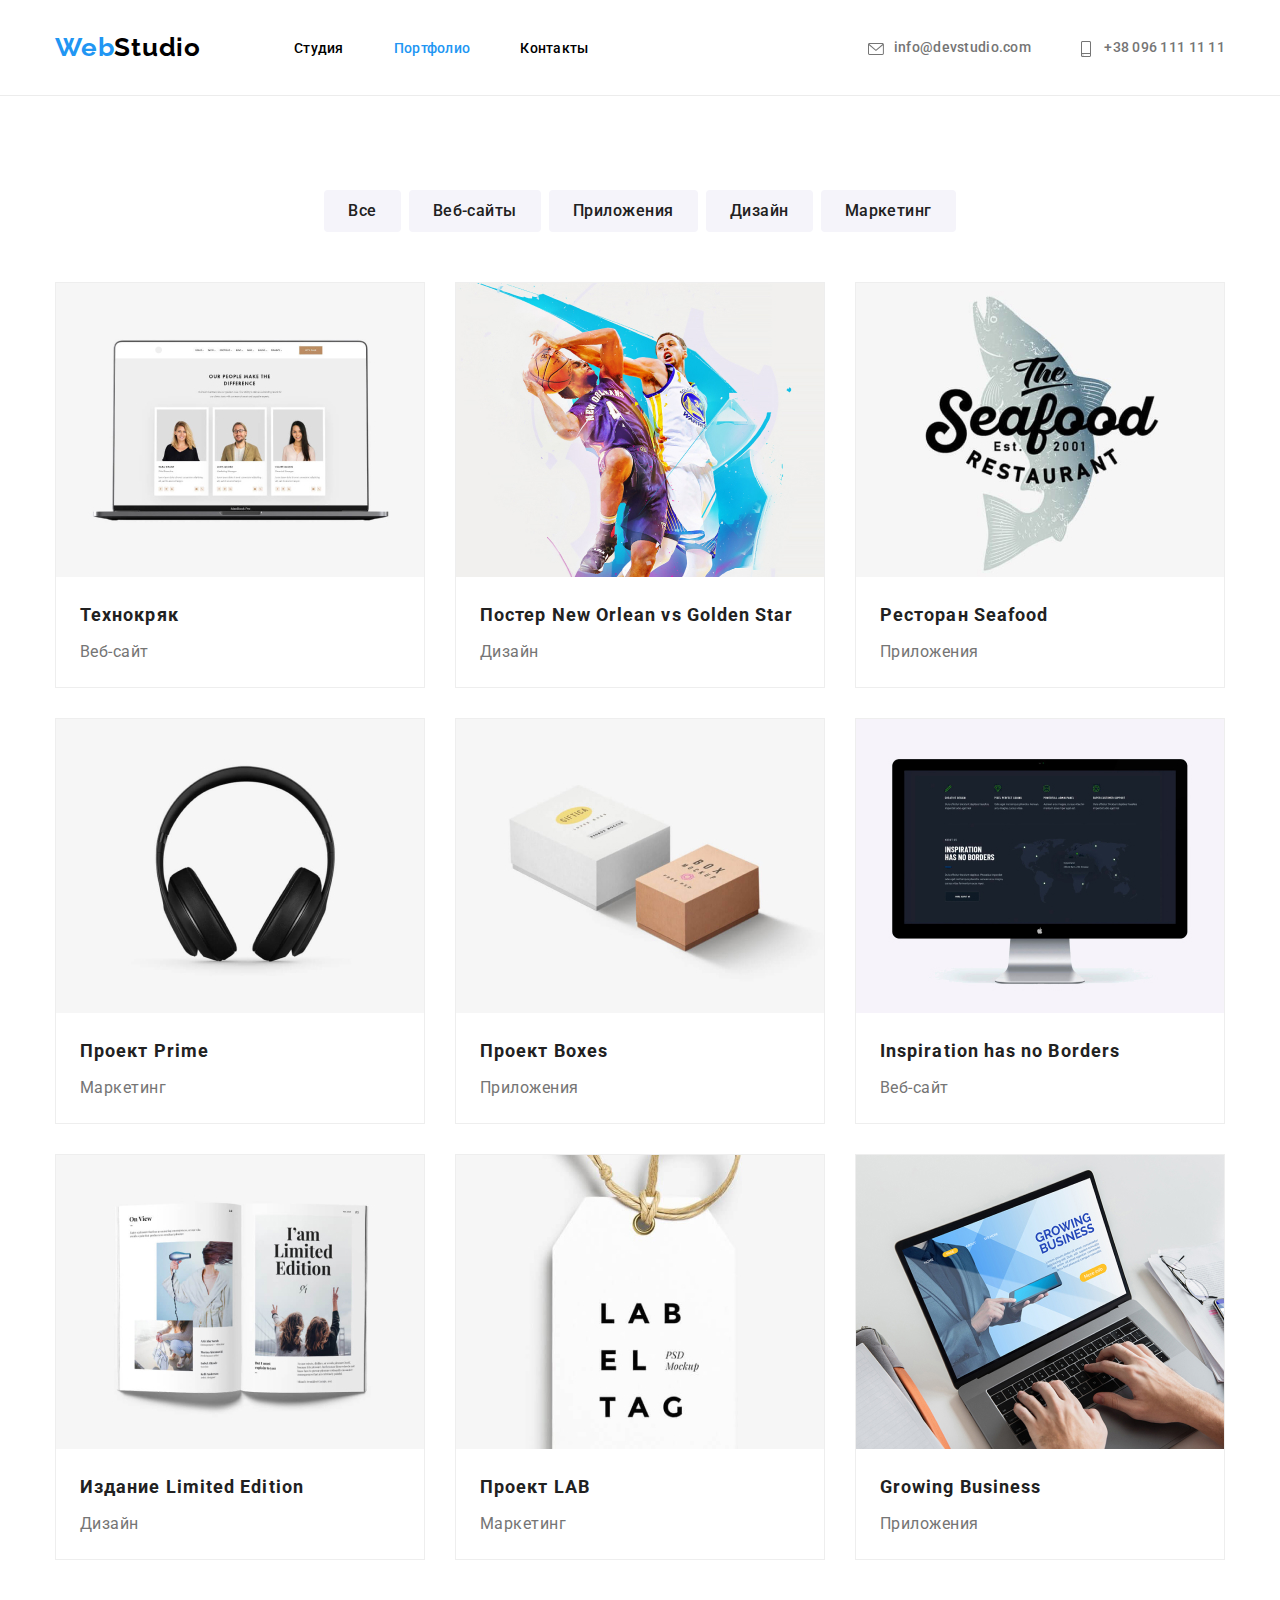
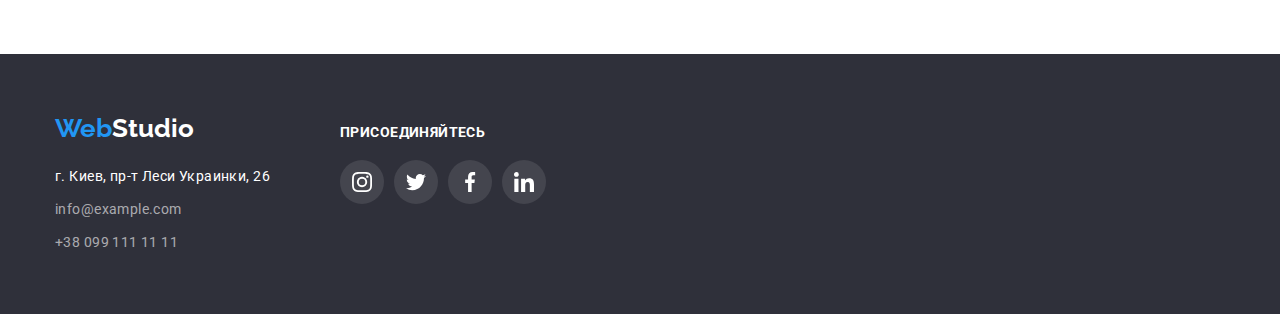
==== portfolio.html @ cab6c98b "commit" ====
<!DOCTYPE html>
<html lang="en">
<head>
    <meta charset="UTF-8">
    <meta name="viewport" content="width=device-width, initial-scale=1.0">
    <link rel="preconnect" href="https://fonts.gstatic.com">
    <link href="https://fonts.googleapis.com/css2?family=Raleway:wght@700&family=Roboto:wght@400;500;700;900&display=swap" rel="stylesheet" />
    <link rel="stylesheet" href="https://cdnjs.cloudflare.com/ajax/libs/modern-normalize/1.0.0/modern-normalize.min.css" />
    <link rel="stylesheet" href="./css/styles.css">
    <title>WebStudio</title>
</head>
<body>
    <header>
        <div class="container site-nav">
            <nav>
                <a class="upper-logo" href="/"><span class="web">Web</span>Studio</a>
                <ul class="main-nav">
                    <li class="item"><a href="./index.html" class="link">Студия</a></li>
                    <li class="item"><a href="./portfolio.html" class="link current">Портфолио</a></li>
                    <li class="item"><a href="" class="link">Контакты</a></li>
                </ul>
            </nav>
            <ul class="contacts">
                <li><a href="mailto:info@devstudio.com">
                        <svg class="link-icon icon-envelope">
                            <use href="./images/icons/symbol-defs.svg#icon-envelope"></use>
                        </svg>info@devstudio.com</a>
                </li>
                <li><a href="tel:+380961111111">
                        <svg class="link-icon icon-smartphone">
                            <use href="./images/icons/symbol-defs.svg#icon-smartphone"></use>
                        </svg>
                        +38 096 111 11 11</a>
                </li>
            </ul>
        </div>
    </header>
    <main>
        <section class="portfolio-main">
            <div class="container">
                <ul class="categories">
                    <li class="categories-nav"><button class="portfolio-nav" type="submit">Все</button></li>
                    <li class="categories-nav"><button class="portfolio-nav" type="submit">Веб-сайты</button></li>
                    <li class="categories-nav"><button class="portfolio-nav" type="submit">Приложения</button></li>
                    <li class="categories-nav"><button class="portfolio-nav" type="submit">Дизайн</button></li>
                    <li class="categories-nav"><button class="portfolio-nav" type="submit">Маркетинг</button></li>
                </ul>
                <ul class="our-work">
                    <li class="work">
                        <a href="">
                            <div class="img-card">
                                <img src="./images/imgport1.jpg" alt="Технокряк" width="370" height="294">
                                <p class="img-text">Технокряк это современная площадка распространения коронавируса. Компании используют эту платформу для цифрового шпионажа и атак на защищённые сервера конкурентов.</p>
                            </div>
                            <div class="description">
                                <h3>Технокряк</h3>
                                <p>Веб-сайт</p>
                            </div>
                        </a>
                    </li>
                    <li class="work">
                        <a href="">
                            <div class="img-card">
                                <img src="./images/imgport2.jpg" alt="Постер New Orlean vs Golden Star" width="370" height="294">
                                <p class="img-text">Технокряк это современная площадка распространения коронавируса. Компании используют эту платформу для цифрового шпионажа и атак на защищённые сервера конкурентов.</p>
                            </div>
                            <div class="description">
                                <h3>Постер New Orlean vs Golden Star</h3>
                                <p>Дизайн</p>
                            </div>
                        </a>
                    </li>
                    <li class="work">
                        <a href="">
                            <div class="img-card">
                                <img src="./images/imgport3.jpg" alt="Ресторан Seafood" width="370" height="294">
                                <p class="img-text">Технокряк это современная площадка распространения коронавируса. Компании используют эту платформу
                                для цифрового шпионажа и атак на защищённые сервера конкурентов.</p>
                            </div>
                            <div class="description">
                                <h3>Ресторан Seafood</h3>
                                <p>Приложения</p>
                            </div>
                        </a>
                    </li>
                    <li class="work">
                        <a href="">
                            <div class="img-card">
                                <img src="./images/imgport4.jpg" alt="Проект Prime" width="370" height="294">
                                <p class="img-text">Технокряк это современная площадка распространения коронавируса. Компании используют эту платформу
                                для цифрового шпионажа и атак на защищённые сервера конкурентов.</p>
                            </div>
                            <div class="description">
                                <h3>Проект Prime</h3>
                                <p>Маркетинг</p>
                            </div>
                        </a>
                    </li>
                    <li class="work">
                        <a href="">
                            <div class="img-card">
                                <img src="./images/imgport5.jpg" alt="Проект Boxes" width="370" height="294">
                                <p class="img-text">Технокряк это современная площадка распространения коронавируса. Компании используют эту платформу
                                для цифрового шпионажа и атак на защищённые сервера конкурентов.</p>
                            </div>
                            <div class="description">
                                <h3>Проект Boxes</h3>
                                <p>Приложения</p>
                            </div>
                        </a>
                    </li>
                    <li class="work">
                        <a href="">
                            <div class="img-card">
                                <img src="./images/imgport6.jpg" alt="Inspiration has no Borders" width="370" height="294">
                                <p class="img-text">Технокряк это современная площадка распространения коронавируса. Компании используют эту платформу
                                для цифрового шпионажа и атак на защищённые сервера конкурентов.</p>
                            </div>
                            <div class="description">
                                <h3>Inspiration has no Borders</h3>
                                <p>Веб-сайт</p>
                            </div>
                        </a>
                    </li>
                    <li class="work">
                        <a href="">
                            <div class="img-card">
                                <img src="./images/imgport7.jpg" alt="Издание Limited Edition" width="370" height="294">
                                <p class="img-text">Технокряк это современная площадка распространения коронавируса. Компании используют эту платформу
                                для цифрового шпионажа и атак на защищённые сервера конкурентов.</p>
                            </div>
                            <div class="description">
                                <h3>Издание Limited Edition</h3>
                                <p>Дизайн</p>
                            </div>
                        </a>
                    </li>
                    <li class="work">
                        <a href="">
                            <div class="img-card">
                            <img src="./images/imgport8.jpg" alt="Проект LAB" width="370" height="294">
                            <p class="img-text">Технокряк это современная площадка распространения коронавируса. Компании используют эту платформу для цифрового шпионажа и атак на защищённые сервера конкурентов.</p>
                            </div>
                            <div class="description">
                                <h3>Проект LAB</h3>
                                <p>Маркетинг</p>
                            </div>
                        </a>
                    </li>
                    <li class="work">
                        <a href="">
                            <div class="img-card">
                                <img src="./images/imgport9.jpg" alt="Growing Business" width="370" height="294">
                                <p class="img-text">Технокряк это современная площадка распространения коронавируса. Компании используют эту платформу
                                для цифрового шпионажа и атак на защищённые сервера конкурентов.</p>
                            </div>
                            <div class="description">
                                <h3>Growing Business</h3>
                                <p>Приложения</p>
                            </div>
                        </a>
                    </li>
                </ul>
            </div>
        </section>
    </main>
<footer>
    <div class="container footer">
        <div class="footer-contacts">
            <a class="lower-logo" href="/"><span class="web">Web</span>Studio</a>
            <address>
                <ul class="footer-nav">
                    <li><a href="#" class="map">г. Киев, пр-т Леси Украинки, 26</a></li>
                    <li><a href="mailto:info@example.com">info@example.com</a></li>
                    <li><a href="tel:+380991111111">+38 099 111 11 11</a></li>
                </ul>
            </address>
        </div>
        <div class="footer-socials">
            <b class="join">присоединяйтесь</b>
            <ul class="socials list">
                <li class="social-item footer">
                    <a class="social-link footer" href="#">
                        <svg class="social-icon">
                            <use href="./images/icons/symbol-defs.svg#icon-instagram"></use>
                        </svg>
                    </a>
                </li>
                <li class="social-item footer">
                    <a class="social-link footer" href="#">
                        <svg class="social-icon">
                            <use href="./images/icons/symbol-defs.svg#icon-twitter"></use>
                        </svg>
                    </a>
                </li>
                <li class="social-item footer">
                    <a class="social-link footer" href="#">
                        <svg class="social-icon">
                            <use href="./images/icons/symbol-defs.svg#icon-facebook"></use>
                        </svg>
                    </a>
                </li>
                <li class="social-item footer">
                    <a class="social-link footer" href="#">
                        <svg class="social-icon">
                            <use href="./images/icons/symbol-defs.svg#icon-linkedin"></use>
                        </svg>
                    </a>
                </li>
            </ul>
        </div>
    </div>
</footer>
<div class="notranslate" style="position: absolute; top: 0; right:0;" id="vd-root-d19608294"></div>
</body>
</html>
---- css/styles.css ----
:root {
  --primary-text-color: #757575;
  --title-text-color: #000000;
  --accent-text-color: #2196f3;
  --primary-white-color: #ffffff;
  --shadow-box-color: rgba(0, 0, 0, 0.15);
  --primery-heading-color: #212121;
  --main-bg-color: #f5f4fa;
  --dark-bg-color: #2f303a;
  --footer-nav-color: rgba(255, 255, 255, 0.6);
  --main-icons-color: #afb1b8;
  --border-color-elements: #eeeeee;
  --timing-function: 250ms cubic-bezier(0.4, 0, 0.2, 1);
}

*,
*::before,
*::after {
  box-sizing: border-box;
}

ul {
  list-style: none;
  margin: 0;
  padding: 0;
}

a {
  text-decoration: none;
}

h1,
h2,
h3,
h4,
h5,
h6,
p {
  margin: 0;
  padding: 0;
}

body {
  font-family: Roboto, sans-serif;
}

.container {
  width: 1200px;
  margin-left: auto;
  margin-right: auto;
  padding-left: 15px;
  padding-right: 15px;
}

/*header*/
header {
  border-bottom: 1px solid #ececec;
}

.site-nav {
  display: flex;
  align-items: center;
}

.upper-logo {
  display: inline-block;
  padding-top: 32px;
  padding-bottom: 32px;
  margin-right: 93px;

  color: var(--title-text-color);
  font-family: Raleway, sans-serif;
  font-weight: 700;
  font-size: 26px;
  line-height: 31px;
  letter-spacing: 0.03em;
}

.web {
  color: var(--accent-text-color);
}

nav {
  display: flex;
}

.main-nav {
  display: flex;
  align-items: center;
}

.main-nav .item:not(:last-child) {
  margin-right: 50px;
}

.main-nav a {
  padding: 32px 0;
  display: block;
  color: var(--title-text-color);
  font-weight: 500;
  font-size: 14px;
  line-height: 16px;
  letter-spacing: 0.02em;
}

.main-nav a:hover,
.main-nav a:focus {
  color: var(--accent-text-color);
}

.contacts {
  display: flex;
  margin-left: auto;
}

.contacts :not(:last-child) {
  margin-right: 50px;
}

.contacts a {
  color: var(--primary-text-color);
  font-weight: 500;
  font-size: 14px;
  line-height: 16px;
  letter-spacing: 0.02em;
}

.contacts a:hover,
.contacts a:focus {
  color: var(--accent-text-color);
}

.main-nav .link.current {
  color: var(--accent-text-color);
}

.link-icon {
  fill: currentColor;
  vertical-align: middle;
}

.icon-envelope {
  width: 16px;
  height: 12px;
  margin-right: 10px;
}

.icon-smartphone {
  width: 10px;
  height: 16px;
  margin-right: 10px;
}

/*header*/

/*main*/

/*Секция герой*/

.title {
  max-width: 1600px;
  height: 600px;
  margin-left: auto;
  margin-right: auto;
  background-color: var(--dark-bg-color);
  background-image: linear-gradient(
      to right,
      rgba(47, 48, 58, 0.4),
      rgba(47, 48, 58, 0.4)
    ),
    url(../images/heroimg.jpg);
  background-repeat: no-repeat;
  background-position: center;
  background-size: cover;
  text-align: center;
  padding: 200px 0;
  align-content: center;
}

.hero {
  text-align: center;
  margin: 0;
  margin-bottom: 30px;
  font-weight: 900;
  font-size: 44px;
  line-height: 60px;
  letter-spacing: 0.06em;
  text-transform: uppercase;
  color: var(--primary-white-color);
}

.order {
  display: inline-block;
  border-radius: 4px;
  padding: 11px 34px;
  min-width: 200px;

  font-weight: 700;
  font-size: 16px;
  line-height: 30px;
  align-items: center;
  text-align: center;
  letter-spacing: 0.06em;
  color: var(--primary-white-color);

  background: var(--accent-text-color);
  box-shadow: 0px 4px 4px var(--shadow-box-color);
}

/* Секция преимущества*/

.feauture-item {
  padding: 94px 0;
}

.feauture {
  display: flex;
}

.qualities {
  width: 270px;
}

.qualities h3 {
  margin-bottom: 10px;
}

.qualities:not(:last-child) {
  margin-right: 30px;
}
.qualities::before {
  display: block;
  content: "";
  height: 120px;
  background-color: var(--main-bg-color);
  background-size: 70px 70px;
  background-repeat: no-repeat;
  background-position: center;
  margin-bottom: 30px;
}

.antenna::before {
  background-image: url(../images/icons/antenna.svg);
}

.clock::before {
  background-image: url(../images/icons/clock.svg);
}

.diagram::before {
  background-image: url(../images/icons/diagram.svg);
}

.astronaut::before {
  background-image: url(../images/icons/astronaut.svg);
}

.feauture h3 {
  font-weight: 700;
  font-size: 14px;
  line-height: 16px;
  letter-spacing: 0.03em;
  text-transform: uppercase;
  color: var(--primery-heading-color);
}

.feauture p {
  font-weight: 400;
  font-size: 14px;
  line-height: 24px;
  letter-spacing: 0.03em;
  color: var(--primary-text-color);
}

.about {
  margin-bottom: 50px;
  font-weight: 700;
  font-size: 36px;
  line-height: 42px;
  text-align: center;
  letter-spacing: 0.03em;
  color: var(--primery-heading-color);
}

/*Секция про нас*/

.about-item {
  padding-bottom: 94px;
}

.pictures {
  display: flex;
}

.pictures li {
  width: 370px;
}

.pictures li:not(:last-child) {
  margin-right: 30px;
}

.pictures img {
  display: block;
}
.product {
  position: relative;
}

.action-text {
  position: absolute;
  bottom: 0;
  left: 0;
  width: 370px;
  height: 70px;
  color: var(--main-bg-color);
  background-color: rgba(47, 48, 58, 0.8);
  display: flex;
  justify-content: center;
  align-items: center;
  font-weight: 700;
  font-size: 14px;
  line-height: 16px;
  text-align: center;
  letter-spacing: 0.03em;
  text-transform: uppercase;
}

/*Секция наша команда*/

.team {
  padding: 94px 0;
  font-weight: 500;
  font-size: 16px;
  line-height: 19px;
  text-align: center;
  letter-spacing: 0.03em;

  background-color: var(--main-bg-color);
  font-size: 16px;
}

.team h2 {
  margin: 0 0 50px 0;
  font-weight: 700;
  font-size: 36px;
  line-height: 42px;
  text-align: center;
  letter-spacing: 0.03em;
}

.team h3 {
  margin-bottom: 10px;
  font-size: 16px;
}

.team p {
  margin-bottom: 16px;
  font-weight: 400;
  font-size: 16px;
  line-height: 19px;
  text-align: center;
  letter-spacing: 0.03em;
  color: var(--primary-text-color);
}

.team-expert {
  display: flex;
}

.team-expert .expert:not(:last-child) {
  margin-right: 30px;
}

.expert {
  background-color: var(--primary-white-color);
  width: 270px;
  box-shadow: 0px 1px 3px rgba(0, 0, 0, 0.12), 0px 1px 1px rgba(0, 0, 0, 0.14),
    0px 2px 1px rgba(0, 0, 0, 0.2);
  border-radius: 0px 0px 4px 4px;
}

.expert img {
  display: block;
}

.extert-name {
  padding: 30px 32px;
}

.socials {
  display: flex;
}

.social-link {
  display: flex;
  justify-content: center;
  align-items: center;
  width: 44px;
  height: 44px;
  border-radius: 50%;
  color: var(--main-icons-color);
}

.social-icon {
  width: 20px;
  height: 20px;
  fill: currentColor;
}

.social-link:hover,
.social-link:focus {
  background-color: var(--accent-text-color);
  color: var(--primary-white-color);
}

.social-item:not(:last-child) {
  margin-right: 10px;
}

/*Секция постоянные клиенты*/
.section-client {
  margin: 0 0 50px 0;
  font-weight: 700;
  font-size: 36px;
  line-height: 42px;
  text-align: center;
  letter-spacing: 0.03em;
}

.client-section {
  padding-top: 94px;
  padding-bottom: 94px;
}

.client-list {
  display: flex;
}

.client-item {
  width: calc((100% - 150px) / 6);
  height: 90px;
}

.client-item:not(:last-child) {
  margin-right: 30px;
}

.client-link {
  display: flex;
  justify-content: center;
  align-items: center;
  height: 100%;
  border: 1px solid #afb1b8;
  border-radius: 4px;
  color: var(--main-icons-color);
}

.client-icon {
  fill: currentColor;
}

.client-link:hover,
.client-link:focus {
  border-color: var(--accent-text-color);
  color: var(--accent-text-color);
}

/*main*/

/*portfolio*/

.portfolio-main {
  padding-top: 94px;
  padding-bottom: 94px;
}

.categories {
  display: flex;
  justify-content: center;
  margin-bottom: 50px;
}

.portfolio-nav {
  display: inline-block;
  padding: 6px 22px;
  border-color: transparent;
  border-radius: 4px;
  outline: none;
  font-weight: 500;
  font-size: 16px;
  line-height: 1.63;
  letter-spacing: 0.03em;
  text-align: center;
  color: var(--primery-heading-color);
  background-color: var(--main-bg-color);
}

.categories-nav:not(:last-child) {
  margin-right: 8px;
}

.portfolio-nav:hover,
.portfolio-nav:focus {
  background-color: var(--accent-text-color);
  color: var(--primary-white-color);
}

.our-work {
  display: flex;
  flex-wrap: wrap;
}

.our-work a:hover,
.our-work a:focus {
  display: block;
  box-shadow: 0px 3px 1px rgba(0, 0, 0, 0.1), 0px 1px 2px rgba(0, 0, 0, 0.08),
    0px 2px 2px rgba(0, 0, 0, 0.12);
}

.work {
  width: calc((100% - 60px) / 3);
  margin-right: 30px;
  margin-bottom: 30px;
  border: 1px solid var(--border-color-elements);
}

.work:nth-child(3n) {
  margin-right: 0;
}

.work:nth-last-child(-n + 3) {
  margin-bottom: 0;
}

.work img {
  display: block;
}

.img-card {
  position: relative;
  overflow: hidden;
}

.img-text {
  position: absolute;
  top: 0;
  left: 0;
  width: 100%;
  height: 100%;
  padding: 63px 24px;
  font-size: 18px;
  line-height: 1.56;
  color: var(--main-bg-color);
  background-color: rgba(33, 150, 243, 0.9);
  overflow: hidden;
  transform: translateY(100%);
  transition: transform var(--title-text-color);
}

.img-text:hover {
}

.description {
  width: 370px;
  padding: 20px 24px;
}

.work h3 {
  margin-bottom: 4px;
  font-weight: 700;
  font-size: 18px;
  line-height: 36px;
  letter-spacing: 0.06em;
  color: var(--primery-heading-color);
}

.work p {
  font-weight: 400;
  font-size: 16px;
  line-height: 30px;
  letter-spacing: 0.03em;
  color: var(--primary-text-color);
}

/*portfolio*/

/*footer*/

footer {
  padding: 60px 0;
  background-color: var(--dark-bg-color);
  color: var(--primary-white-color);
  text-decoration: none;
}

address {
  font-style: normal;
  margin-top: 20px;
}

.lower-logo {
  display: flex;
  font-family: Raleway;
  font-weight: 700;
  font-size: 26px;
  color: var(--primary-white-color);
}

.footer-nav li:not(:last-child) {
  margin-bottom: 9px;
}

.footer-nav a {
  font-weight: 400;
  font-size: 14px;
  line-height: 24px;
  letter-spacing: 0.03em;
  color: var(--footer-nav-color);
}

.footer-nav a:focus {
  color: var(--accent-text-color);
}

.footer-nav .map {
  color: var(--primary-white-color);
}

.footer-contacts {
  margin-right: 70px;
}

.container.footer {
  display: flex;
  align-items: baseline;
}

.join {
  display: block;
  margin-bottom: 20px;
  font-family: Roboto, sans-serif;
  font-size: 14px;
  font-style: normal;
  font-weight: 700;
  line-height: 1.17;
  letter-spacing: 0.03em;
  text-align: left;
  text-transform: uppercase;
  color: var(--primary-white-color);
}

.footer-socials .socials {
  margin-left: 0;
  margin-right: auto;
}

.footer-socials .social-link {
  display: flex;
  justify-content: center;
  align-items: center;
  width: 44px;
  height: 44px;
  border-radius: 50%;
  background-color: rgba(255, 255, 255, 0.1);
  color: var(--primary-white-color);
}

.footer-socials .social-icon {
  width: 20px;
  height: 20px;
  fill: currentColor;
}

.social-link:hover,
.social-link:focus {
  background-color: var(--accent-text-color);
}

.social-icon:hover,
.social-icon:focus {
  fill: currentColor;
}

/*footer*/
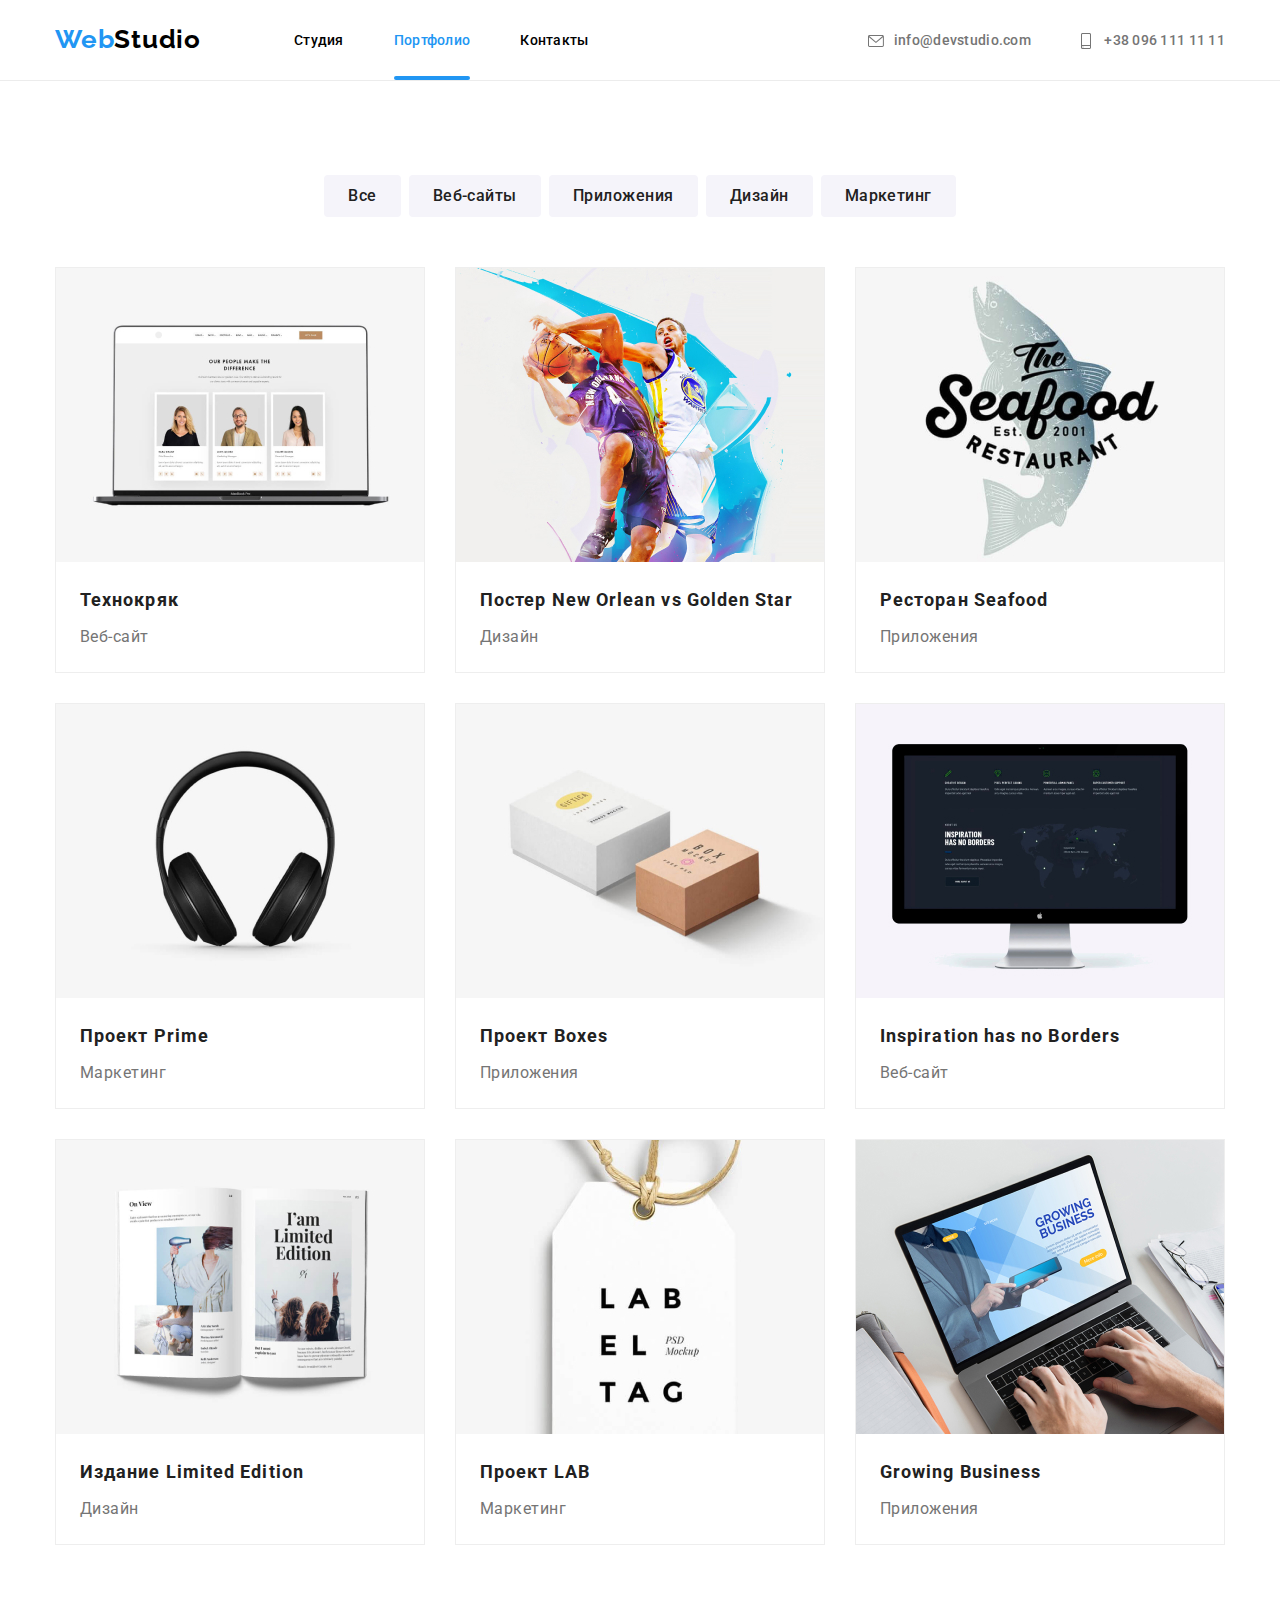
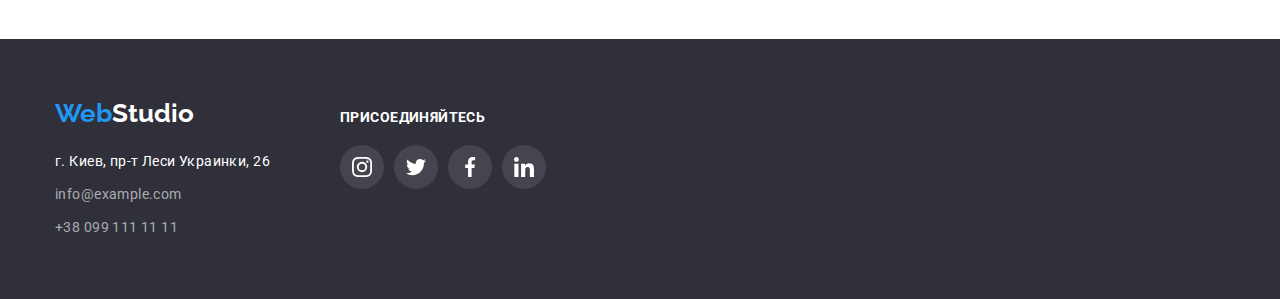
==== commit 82251452: "commit" ====
--- a/portfolio.html
+++ b/portfolio.html
@@ -50,7 +50,10 @@
                         <a href="">
                             <div class="img-card">
                                 <img src="./images/imgport1.jpg" alt="Технокряк" width="370" height="294">
-                                <p class="img-text">Технокряк это современная площадка распространения коронавируса. Компании используют эту платформу для цифрового шпионажа и атак на защищённые сервера конкурентов.</p>
+                                <div class="img-description">
+                                    <p class="img-text">Технокряк это современная площадка распространения коронавируса. Компании используют эту платформу
+                                        для цифрового шпионажа и атак на защищённые сервера конкурентов.</p>
+                                </div>
                             </div>
                             <div class="description">
                                 <h3>Технокряк</h3>
@@ -62,8 +65,11 @@
                         <a href="">
                             <div class="img-card">
                                 <img src="./images/imgport2.jpg" alt="Постер New Orlean vs Golden Star" width="370" height="294">
-                                <p class="img-text">Технокряк это современная площадка распространения коронавируса. Компании используют эту платформу для цифрового шпионажа и атак на защищённые сервера конкурентов.</p>
-                            </div>
+                                <div class="img-description">
+                                    <p class="img-text">Технокряк это современная площадка распространения коронавируса. Компании используют эту
+                                        платформу для цифрового шпионажа и атак на защищённые сервера конкурентов.</p>
+                                </div>
+                                </div>
                             <div class="description">
                                 <h3>Постер New Orlean vs Golden Star</h3>
                                 <p>Дизайн</p>
@@ -74,8 +80,10 @@
                         <a href="">
                             <div class="img-card">
                                 <img src="./images/imgport3.jpg" alt="Ресторан Seafood" width="370" height="294">
-                                <p class="img-text">Технокряк это современная площадка распространения коронавируса. Компании используют эту платформу
-                                для цифрового шпионажа и атак на защищённые сервера конкурентов.</p>
+                                <div class="img-description">
+                                    <p class="img-text">Технокряк это современная площадка распространения коронавируса. Компании используют эту
+                                        платформу для цифрового шпионажа и атак на защищённые сервера конкурентов.</p>
+                                </div>
                             </div>
                             <div class="description">
                                 <h3>Ресторан Seafood</h3>
@@ -87,8 +95,10 @@
                         <a href="">
                             <div class="img-card">
                                 <img src="./images/imgport4.jpg" alt="Проект Prime" width="370" height="294">
-                                <p class="img-text">Технокряк это современная площадка распространения коронавируса. Компании используют эту платформу
-                                для цифрового шпионажа и атак на защищённые сервера конкурентов.</p>
+                                <div class="img-description">
+                                    <p class="img-text">Технокряк это современная площадка распространения коронавируса. Компании используют эту
+                                        платформу для цифрового шпионажа и атак на защищённые сервера конкурентов.</p>
+                                </div>
                             </div>
                             <div class="description">
                                 <h3>Проект Prime</h3>
@@ -100,8 +110,10 @@
                         <a href="">
                             <div class="img-card">
                                 <img src="./images/imgport5.jpg" alt="Проект Boxes" width="370" height="294">
-                                <p class="img-text">Технокряк это современная площадка распространения коронавируса. Компании используют эту платформу
-                                для цифрового шпионажа и атак на защищённые сервера конкурентов.</p>
+                                <div class="img-description">
+                                    <p class="img-text">Технокряк это современная площадка распространения коронавируса. Компании используют эту
+                                        платформу для цифрового шпионажа и атак на защищённые сервера конкурентов.</p>
+                                </div>
                             </div>
                             <div class="description">
                                 <h3>Проект Boxes</h3>
@@ -113,9 +125,10 @@
                         <a href="">
                             <div class="img-card">
                                 <img src="./images/imgport6.jpg" alt="Inspiration has no Borders" width="370" height="294">
-                                <p class="img-text">Технокряк это современная площадка распространения коронавируса. Компании используют эту платформу
-                                для цифрового шпионажа и атак на защищённые сервера конкурентов.</p>
-                            </div>
+                                <div class="img-description">
+                                    <p class="img-text">Технокряк это современная площадка распространения коронавируса. Компании используют эту
+                                        платформу для цифрового шпионажа и атак на защищённые сервера конкурентов.</p>
+                                </div>                            </div>
                             <div class="description">
                                 <h3>Inspiration has no Borders</h3>
                                 <p>Веб-сайт</p>
@@ -126,8 +139,10 @@
                         <a href="">
                             <div class="img-card">
                                 <img src="./images/imgport7.jpg" alt="Издание Limited Edition" width="370" height="294">
-                                <p class="img-text">Технокряк это современная площадка распространения коронавируса. Компании используют эту платформу
-                                для цифрового шпионажа и атак на защищённые сервера конкурентов.</p>
+                                <div class="img-description">
+                                    <p class="img-text">Технокряк это современная площадка распространения коронавируса. Компании используют эту платформу
+                                    для цифрового шпионажа и атак на защищённые сервера конкурентов.</p>
+                                </div>
                             </div>
                             <div class="description">
                                 <h3>Издание Limited Edition</h3>
@@ -138,8 +153,11 @@
                     <li class="work">
                         <a href="">
                             <div class="img-card">
-                            <img src="./images/imgport8.jpg" alt="Проект LAB" width="370" height="294">
-                            <p class="img-text">Технокряк это современная площадка распространения коронавируса. Компании используют эту платформу для цифрового шпионажа и атак на защищённые сервера конкурентов.</p>
+                                <img src="./images/imgport8.jpg" alt="Проект LAB" width="370" height="294">
+                                <div class="img-description">
+                                    <p class="img-text">Технокряк это современная площадка распространения коронавируса. Компании используют эту
+                                        платформу для цифрового шпионажа и атак на защищённые сервера конкурентов.</p>
+                                </div>                            
                             </div>
                             <div class="description">
                                 <h3>Проект LAB</h3>
@@ -151,8 +169,10 @@
                         <a href="">
                             <div class="img-card">
                                 <img src="./images/imgport9.jpg" alt="Growing Business" width="370" height="294">
-                                <p class="img-text">Технокряк это современная площадка распространения коронавируса. Компании используют эту платформу
-                                для цифрового шпионажа и атак на защищённые сервера конкурентов.</p>
+                                <div class="img-description">
+                                    <p class="img-text">Технокряк это современная площадка распространения коронавируса. Компании используют эту
+                                        платформу для цифрового шпионажа и атак на защищённые сервера конкурентов.</p>
+                                </div>
                             </div>
                             <div class="description">
                                 <h3>Growing Business</h3>
--- a/css/styles.css
+++ b/css/styles.css
@@ -10,7 +10,7 @@
   --footer-nav-color: rgba(255, 255, 255, 0.6);
   --main-icons-color: #afb1b8;
   --border-color-elements: #eeeeee;
-  --timing-function: 250ms cubic-bezier(0.4, 0, 0.2, 1);
+  --timing-function: cubic-bezier(0.4, 0, 0.2, 1);
 }
 
 *,
@@ -64,8 +64,8 @@
 
 .upper-logo {
   display: inline-block;
-  padding-top: 32px;
-  padding-bottom: 32px;
+  padding-top: 24px;
+  padding-bottom: 25px;
   margin-right: 93px;
 
   color: var(--title-text-color);
@@ -94,6 +94,7 @@
 }
 
 .main-nav a {
+  position: relative;
   padding: 32px 0;
   display: block;
   color: var(--title-text-color);
@@ -101,6 +102,7 @@
   font-size: 14px;
   line-height: 16px;
   letter-spacing: 0.02em;
+  transition: color 250ms cubic-bezier(0.4, 0, 0.2, 1);
 }
 
 .main-nav a:hover,
@@ -123,6 +125,7 @@
   font-size: 14px;
   line-height: 16px;
   letter-spacing: 0.02em;
+  transition: color 250ms var(--timing-function);
 }
 
 .contacts a:hover,
@@ -130,8 +133,21 @@
   color: var(--accent-text-color);
 }
 
-.main-nav .link.current {
+.link.current {
+  position: relative;
   color: var(--accent-text-color);
+}
+
+.link.current::after {
+  position: absolute;
+  content: "";
+  display: block;
+  left: 0;
+  bottom: 0;
+  width: 100%;
+  height: 4px;
+  border-radius: 2px;
+  background-color: var(--accent-text-color);
 }
 
 .link-icon {
@@ -311,7 +327,7 @@
   position: absolute;
   bottom: 0;
   left: 0;
-  width: 370px;
+  width: 100%;
   height: 70px;
   color: var(--main-bg-color);
   background-color: rgba(47, 48, 58, 0.8);
@@ -400,6 +416,8 @@
   height: 44px;
   border-radius: 50%;
   color: var(--main-icons-color);
+  transition: background-color 250ms var(--timing-function);
+  transition: color 250ms var(--timing-function);
 }
 
 .social-icon {
@@ -454,6 +472,8 @@
   border: 1px solid #afb1b8;
   border-radius: 4px;
   color: var(--main-icons-color);
+  transition: border-color 250ms var(--timing-function);
+  transition: color 250ms var(--timing-function);
 }
 
 .client-icon {
@@ -494,6 +514,8 @@
   text-align: center;
   color: var(--primery-heading-color);
   background-color: var(--main-bg-color);
+  transition: background-color 250ms var(--timing-function);
+  transition: color 250ms var(--timing-function);
 }
 
 .categories-nav:not(:last-child) {
@@ -509,6 +531,7 @@
 .our-work {
   display: flex;
   flex-wrap: wrap;
+  transition: box-shadow 250ms var(--timing-function);
 }
 
 .our-work a:hover,
@@ -543,22 +566,25 @@
 }
 
 .img-text {
+  font-size: 18px;
+  line-height: 1.56;
+  color: var(--main-bg-color);
+}
+
+.img-description {
   position: absolute;
-  top: 0;
-  left: 0;
+  top: 100%;
+  left: 0%;
   width: 100%;
   height: 100%;
   padding: 63px 24px;
-  font-size: 18px;
-  line-height: 1.56;
-  color: var(--main-bg-color);
   background-color: rgba(33, 150, 243, 0.9);
-  overflow: hidden;
-  transform: translateY(100%);
-  transition: transform var(--title-text-color);
-}
-
-.img-text:hover {
+  transition: transform 250ms var(--timing-function);
+}
+
+.our-work a:hover .img-description,
+.our-work a:hover .img-description {
+  transform: translateY(-100%);
 }
 
 .description {
@@ -566,7 +592,7 @@
   padding: 20px 24px;
 }
 
-.work h3 {
+.description h3 {
   margin-bottom: 4px;
   font-weight: 700;
   font-size: 18px;
@@ -575,7 +601,7 @@
   color: var(--primery-heading-color);
 }
 
-.work p {
+.description p {
   font-weight: 400;
   font-size: 16px;
   line-height: 30px;
@@ -617,6 +643,7 @@
   line-height: 24px;
   letter-spacing: 0.03em;
   color: var(--footer-nav-color);
+  transition: var(--timing-function);
 }
 
 .footer-nav a:focus {
@@ -664,12 +691,14 @@
   border-radius: 50%;
   background-color: rgba(255, 255, 255, 0.1);
   color: var(--primary-white-color);
+  transition: background-color 250ms var(--timing-function);
 }
 
 .footer-socials .social-icon {
   width: 20px;
   height: 20px;
   fill: currentColor;
+  transition: fill 250ms var(--timing-function);
 }
 
 .social-link:hover,
@@ -683,3 +712,47 @@
 }
 
 /*footer*/
+
+.backdrop {
+  position: fixed;
+  top: 0;
+  left: 0;
+  width: 100%;
+  height: 100%;
+  background: rgba(0, 0, 0, 0.2);
+}
+
+.backdrop.is-hidden {
+  opacity: 0;
+  pointer-events: none;
+}
+
+.modal {
+  position: absolute;
+  top: 50%;
+  left: 50%;
+  transform: translate(-50%, -50%);
+  transition: transform 250ms cubic-bezier(0.6, 0.14, 0.21, 1.43);
+
+  min-width: 528px;
+  min-height: 581px;
+  background-color: var(--primary-white-color);
+  box-shadow: 0px 1px 3px rgba(0, 0, 0, 0.12), 0px 1px 1px rgba(0, 0, 0, 0.14),
+    0px 2px 1px rgba(0, 0, 0, 0.2);
+  border-radius: 4px;
+}
+
+.modal-close {
+  position: absolute;
+  top: 8px;
+  right: 8px;
+  width: 30px;
+  height: 30px;
+  padding: 0;
+  background-image: url(../images/icons/close.svg);
+  background-size: cover;
+  background-repeat: no-repeat;
+  background-color: transparent;
+  border: none;
+  cursor: pointer;
+}
